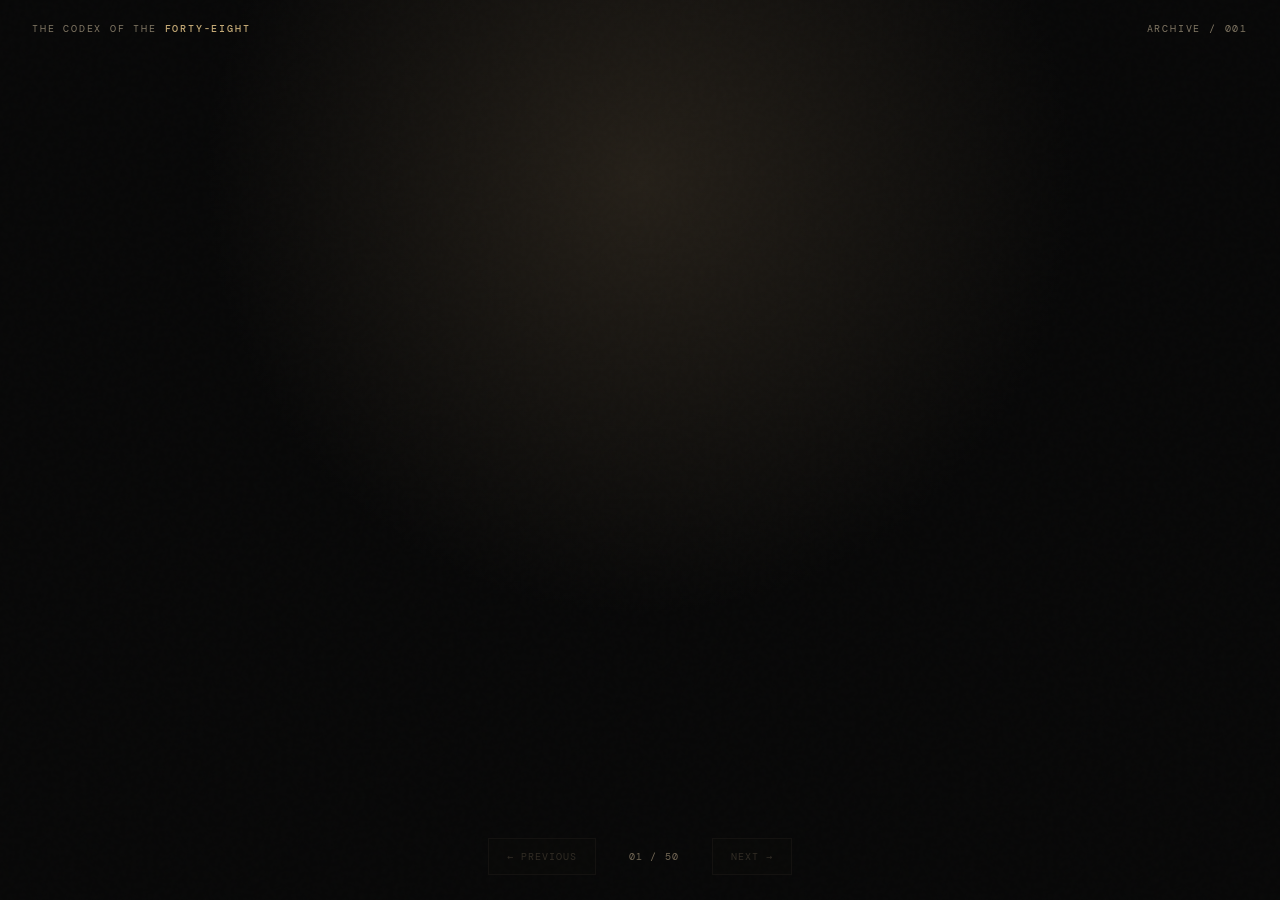
==== data/laws-of-power-sereign.html @ 1a718643 "Create laws-of-power-sereign.html" ====
<!DOCTYPE html>
<html lang="en">
<head>
<meta charset="UTF-8">
<meta name="viewport" content="width=device-width, initial-scale=1.0">
<title>The Codex of the FORTY-EIGHT</title>

<style>
@import url('https://fonts.googleapis.com/css2?family=Cormorant+Garamond:wght@400;500;600;700&family=DM+Mono:wght@400;500&display=swap');

:root {
  --bg: #080808;
  --paper: #e8e0d0;
  --paper-dark: #d4c9b5;
  --ink: #171512;
  --muted: #766f63;
  --accent: #a98b55;
}

* {
  box-sizing: border-box;
}

body {
  margin: 0;
  background:
    radial-gradient(circle at 50% 20%, #252019 0%, transparent 45%),
    #080808;
  color: var(--paper);
  font-family: 'Cormorant Garamond', serif;
  min-height: 100vh;
  overflow: hidden;
}

body::before {
  content: "";
  position: fixed;
  inset: 0;
  pointer-events: none;
  opacity: .04;
  background-image:
    url("data:image/svg+xml,%3Csvg viewBox='0 0 180 180' xmlns='http://www.w3.org/2000/svg'%3E%3Cfilter id='n'%3E%3CfeTurbulence type='fractalNoise' baseFrequency='.9' numOctaves='4' stitchTiles='stitch'/%3E%3C/filter%3E%3Crect width='100%25' height='100%25' filter='url(%23n)' opacity='.4'/%3E%3C/svg%3E");
  z-index: 20;
}

.app {
  min-height: 100vh;
  display: flex;
  flex-direction: column;
  align-items: center;
  justify-content: center;
  padding: 28px;
}

.header {
  position: fixed;
  top: 22px;
  left: 32px;
  right: 32px;
  display: flex;
  justify-content: space-between;
  align-items: center;
  z-index: 100;
  font-family: 'DM Mono', monospace;
  font-size: 10px;
  letter-spacing: .18em;
  text-transform: uppercase;
  color: #817764;
}

.header strong {
  color: #c2a875;
  font-weight: 500;
}

.book-stage {
  perspective: 2200px;
  width: min(92vw, 900px);
  height: min(72vh, 650px);
  position: relative;
}

.book {
  position: relative;
  width: 100%;
  height: 100%;
  transform-style: preserve-3d;
}

.page {
  position: absolute;
  inset: 0;
  background:
    linear-gradient(105deg, rgba(0,0,0,.05), transparent 15%, transparent 85%, rgba(0,0,0,.08)),
    var(--paper);
  color: var(--ink);
  transform-origin: left center;
  transform-style: preserve-3d;
  transition: transform 1s cubic-bezier(.65,.05,.36,1);
  box-shadow:
    0 10px 30px rgba(0,0,0,.3),
    inset 0 0 0 1px rgba(80,60,30,.12);
  overflow: hidden;
  cursor: pointer;
}

.page::after {
  content: "";
  position: absolute;
  inset: 0;
  pointer-events: none;
  background: linear-gradient(90deg, rgba(0,0,0,.09), transparent 12%, transparent 88%, rgba(0,0,0,.04));
}

.page.flipped {
  transform: rotateY(-180deg);
}

.page-content {
  position: relative;
  z-index: 2;
  height: 100%;
  padding: clamp(32px, 5vw, 68px);
  display: flex;
  flex-direction: column;
  overflow: auto;
}

.page-content::-webkit-scrollbar {
  width: 3px;
}

.page-content::-webkit-scrollbar-thumb {
  background: #a49376;
}

.eyebrow {
  font-family: 'DM Mono', monospace;
  font-size: 9px;
  letter-spacing: .2em;
  color: var(--muted);
  text-transform: uppercase;
  margin-bottom: 20px;
}

h1 {
  font-size: clamp(38px, 6vw, 76px);
  line-height: .9;
  font-weight: 500;
  letter-spacing: -.045em;
  margin: 0;
  max-width: 700px;
}

h2 {
  font-size: clamp(28px, 4vw, 48px);
  line-height: .95;
  font-weight: 600;
  letter-spacing: -.035em;
  margin: 0 0 18px;
}

.subtitle {
  font-size: clamp(18px, 2vw, 26px);
  font-style: italic;
  color: #756a58;
  margin: 18px 0 34px;
}

.rule {
  width: 42px;
  height: 2px;
  background: var(--accent);
  margin: 0 0 25px;
}

.section-label {
  font-family: 'DM Mono', monospace;
  font-size: 9px;
  letter-spacing: .16em;
  text-transform: uppercase;
  color: #927b51;
  margin-top: 24px;
  margin-bottom: 8px;
}

p {
  font-size: clamp(15px, 1.65vw, 19px);
  line-height: 1.48;
  margin: 0;
  max-width: 690px;
}

ul {
  padding-left: 20px;
  margin: 4px 0 0;
}

li {
  font-size: clamp(14px, 1.5vw, 17px);
  line-height: 1.45;
  margin-bottom: 7px;
}

.caution {
  margin-top: auto;
  padding-top: 22px;
  border-top: 1px solid rgba(80,60,30,.2);
}

.page-number {
  position: absolute;
  bottom: 24px;
  right: 34px;
  font-family: 'DM Mono', monospace;
  font-size: 9px;
  color: #948873;
  letter-spacing: .1em;
}

.cover {
  background:
    radial-gradient(circle at 70% 25%, rgba(180,145,75,.18), transparent 30%),
    linear-gradient(135deg, #15130f, #292218);
  color: #e7dbc2;
}

.cover .eyebrow {
  color: #ad9463;
}

.cover h1 {
  font-size: clamp(48px, 8vw, 100px);
  text-transform: uppercase;
  letter-spacing: -.06em;
}

.cover .subtitle {
  color: #a99778;
}

.cover .rule {
  background: #a98b55;
}

.cover-mark {
  margin-top: auto;
  font-family: 'DM Mono', monospace;
  font-size: 9px;
  letter-spacing: .2em;
  color: #89734d;
}

.controls {
  position: fixed;
  bottom: 25px;
  display: flex;
  align-items: center;
  gap: 18px;
  z-index: 100;
}

button {
  border: 1px solid #393329;
  background: rgba(18,16,13,.8);
  color: #a99778;
  padding: 11px 18px;
  font-family: 'DM Mono', monospace;
  font-size: 10px;
  letter-spacing: .1em;
  cursor: pointer;
  transition: .2s;
}

button:hover {
  background: #292218;
  color: #e7dbc2;
}

button:disabled {
  opacity: .25;
  cursor: default;
}

.counter {
  font-family: 'DM Mono', monospace;
  font-size: 10px;
  letter-spacing: .12em;
  color: #746957;
  min-width: 80px;
  text-align: center;
}

@media (max-width: 600px) {
  body {
    overflow: hidden;
  }

  .app {
    padding: 15px;
  }

  .header {
    left: 18px;
    right: 18px;
    top: 16px;
    font-size: 8px;
  }

  .book-stage {
    width: 94vw;
    height: 74vh;
  }

  .page-content {
    padding: 30px 25px 42px;
  }

  .page-number {
    bottom: 15px;
    right: 20px;
  }

  .controls {
    bottom: 14px;
    gap: 8px;
  }

  button {
    padding: 9px 11px;
    font-size: 8px;
  }

  p {
    font-size: 15px;
    line-height: 1.42;
  }

  li {
    font-size: 14px;
  }
}
</style>
</head>

<body>

<div class="app">

  <div class="header">
    <span>THE CODEX OF THE <strong>FORTY-EIGHT</strong></span>
    <span id="status">ARCHIVE / 001</span>
  </div>

  <div class="book-stage">
    <div class="book" id="book">

      <!-- PAGES INSERTED HERE -->

    </div>
  </div>

  <div class="controls">
    <button id="prev">← PREVIOUS</button>
    <div class="counter" id="counter">01 / 50</div>
    <button id="next">NEXT →</button>
  </div>

</div>

<script>
const pages = [...document.querySelectorAll('.page')];
let current = 0;

function updateBook() {
  pages.forEach((page, index) => {
    page.classList.toggle('flipped', index < current);
    page.style.zIndex = pages.length - index;
  });

  document.getElementById('counter').textContent =
    String(Math.min(current + 1, 50)).padStart(2, '0') + ' / 50';

  document.getElementById('status').textContent =
    'ARCHIVE / ' + String(Math.min(current + 1, 50)).padStart(3, '0');

  document.getElementById('prev').disabled = current === 0;
  document.getElementById('next').disabled = current >= pages.length;
}

function nextPage() {
  if (current < pages.length) {
    current++;
    updateBook();
  }
}

function prevPage() {
  if (current > 0) {
    current--;
    updateBook();
  }
}

document.getElementById('next').onclick = nextPage;
document.getElementById('prev').onclick = prevPage;

document.addEventListener('keydown', e => {
  if (e.key === 'ArrowRight' || e.key === ' ') nextPage();
  if (e.key === 'ArrowLeft') prevPage();
});

updateBook();
</script>

</body>
</html>
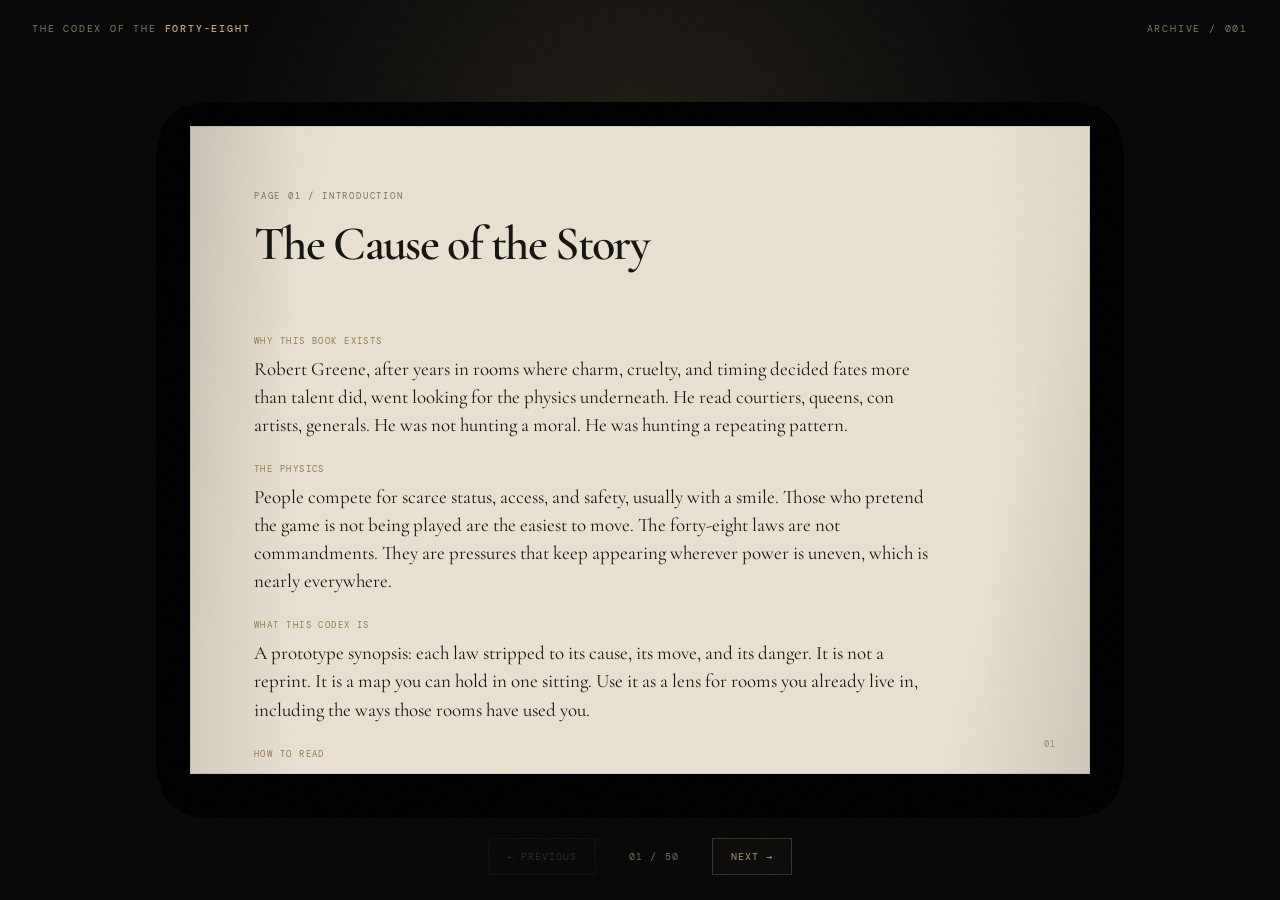
==== commit 33f93778: "Update laws-of-power-sereign.html" ====
--- a/data/laws-of-power-sereign.html
+++ b/data/laws-of-power-sereign.html
@@ -355,7 +355,1451 @@
   <div class="book-stage">
     <div class="book" id="book">
 
-      <!-- PAGES INSERTED HERE -->
+    <!-- PAGE 1: INTRODUCTION -->
+<div class="page">
+  <div class="page-content">
+    <div class="eyebrow">PAGE 01 / INTRODUCTION</div>
+    <h2>The Cause of the Story</h2>
+    <div class="rule"></div>
+
+    <div class="section-label">Why This Book Exists</div>
+    <p>Robert Greene, after years in rooms where charm, cruelty, and timing decided fates more than talent did, went looking for the physics underneath. He read courtiers, queens, con artists, generals. He was not hunting a moral. He was hunting a repeating pattern.</p>
+
+    <div class="section-label">The Physics</div>
+    <p>People compete for scarce status, access, and safety, usually with a smile. Those who pretend the game is not being played are the easiest to move. The forty-eight laws are not commandments. They are pressures that keep appearing wherever power is uneven, which is nearly everywhere.</p>
+
+    <div class="section-label">What This Codex Is</div>
+    <p>A prototype synopsis: each law stripped to its cause, its move, and its danger. It is not a reprint. It is a map you can hold in one sitting. Use it as a lens for rooms you already live in, including the ways those rooms have used you.</p>
+
+    <div class="section-label">How to Read</div>
+    <p>One law per leaf. Ask where you have seen it. Ask where you were the mark. The caution at the foot is not a footnote. Some rooms require the opposite of the law.</p>
+
+    <div class="caution">
+      <div class="section-label">How Not to Read</div>
+      <p>This is not a personality to put on. A person who performs all forty-eight at once is a cartoon of cunning, and cartoons are easy to exile.</p>
+    </div>
+    <div class="page-number">01</div>
+  </div>
+</div>
+
+<!-- PAGE 2: LAW I -->
+<div class="page">
+  <div class="page-content">
+    <div class="eyebrow">LAW I / 48</div>
+    <h2>Never Outshine the Master</h2>
+    <div class="subtitle">Shine, but never past the sun.</div>
+    <div class="rule"></div>
+
+    <div class="section-label">Context</div>
+    <p>Those above you scan for the moment you make them feel smaller. Talent that humiliates a patron is recoded as a threat, and threats are removed with courtesy.</p>
+
+    <div class="section-label">Totality</div>
+    <p>Make the one in power the apparent source of your brilliance. You may be the lamp; they must remain the sun. Credit that costs you nothing buys the right to stay in the room.</p>
+
+    <div class="section-label">In Practice</div>
+    <ul>
+      <li>Be useful enough to be kept, never comparable enough to be feared.</li>
+      <li>Praise that inflates them is cheaper than rivalry.</li>
+      <li>If you must dazzle, do it in their name.</li>
+    </ul>
+
+    <div class="caution">
+      <div class="section-label">Caution</div>
+      <p>A master who hired a star, not a servant, will resent false dimming. Read the vanity before you hide the light.</p>
+    </div>
+    <div class="page-number">02</div>
+  </div>
+</div>
+
+<!-- PAGE 3: LAW II -->
+<div class="page">
+  <div class="page-content">
+    <div class="eyebrow">LAW II / 48</div>
+    <h2>Never Put Too Much Trust in Friends</h2>
+    <div class="subtitle">Learn How to Use Enemies.</div>
+    <div class="rule"></div>
+
+    <div class="section-label">Context</div>
+    <p>Friendship smuggles entitlement. The person who likes you expects latitude; the person who opposed you has already shown you their edge, and often works twice as hard to prove a new loyalty.</p>
+
+    <div class="section-label">Totality</div>
+    <p>Hire for hunger and verified competence, not warmth. Keep affection and operations in different ledgers. A former opponent, properly placed, has more to gain from your success than a comfortable friend.</p>
+
+    <div class="section-label">In Practice</div>
+    <ul>
+      <li>Test loyalty with small stakes before large ones.</li>
+      <li>Do not confuse shared history with shared interest.</li>
+      <li>An enemy made useful is watched by both of you.</li>
+    </ul>
+
+    <div class="caution">
+      <div class="section-label">Caution</div>
+      <p>A reconciled enemy can also be a sleeper. Use them; do not sleep beside the knife.</p>
+    </div>
+    <div class="page-number">03</div>
+  </div>
+</div>
+
+<!-- PAGE 4: LAW III -->
+<div class="page">
+  <div class="page-content">
+    <div class="eyebrow">LAW III / 48</div>
+    <h2>Conceal Your Intentions</h2>
+    <div class="subtitle">Smoke before the strike.</div>
+    <div class="rule"></div>
+
+    <div class="section-label">Context</div>
+    <p>If they can name your aim, they can wall it off. People do not defend against a move they have not yet imagined.</p>
+
+    <div class="section-label">Totality</div>
+    <p>Keep purpose behind ordinary talk, decoy goals, and mixed signals. Reveal the next step, never the campaign. The smile is not decoration. It is fog.</p>
+
+    <div class="section-label">In Practice</div>
+    <ul>
+      <li>Offer a plausible lesser goal so the real one is never interrogated.</li>
+      <li>Let others furnish theories; do not correct them early.</li>
+      <li>Hold the map. Hand out only the next street.</li>
+    </ul>
+
+    <div class="caution">
+      <div class="section-label">Caution</div>
+      <p>When a reputation for candor is itself a weapon, use it. A known saint can hide a blade in daylight.</p>
+    </div>
+    <div class="page-number">04</div>
+  </div>
+</div>
+
+<!-- PAGE 5: LAW IV -->
+<div class="page">
+  <div class="page-content">
+    <div class="eyebrow">LAW IV / 48</div>
+    <h2>Always Say Less Than Necessary</h2>
+    <div class="subtitle">Power is a short sentence.</div>
+    <div class="rule"></div>
+
+    <div class="section-label">Context</div>
+    <p>The more you speak, the more you are known, corrected, and caught. Silence makes other people lean in and supply the meaning you refuse to cheapen.</p>
+
+    <div class="section-label">Totality</div>
+    <p>Words are contracts you did not mean to sign. Say the necessary thing, then stop. Ambiguity, used sparingly, is a throne; over-explanation is a confession.</p>
+
+    <div class="section-label">In Practice</div>
+    <ul>
+      <li>Answer the question asked, not the one you fear.</li>
+      <li>Let pauses do work your adjectives cannot.</li>
+      <li>Once a decision is named, do not narrate your doubts.</li>
+    </ul>
+
+    <div class="caution">
+      <div class="section-label">Caution</div>
+      <p>Silence in a crisis can look like guilt. Then you must speak, once, clearly, and not again.</p>
+    </div>
+    <div class="page-number">05</div>
+  </div>
+</div>
+
+<!-- PAGE 6: LAW V -->
+<div class="page">
+  <div class="page-content">
+    <div class="eyebrow">LAW V / 48</div>
+    <h2>So Much Depends on Reputation</h2>
+    <div class="subtitle">Guard It with Your Life.</div>
+    <div class="rule"></div>
+
+    <div class="section-label">Context</div>
+    <p>Before they meet you, they meet the story of you. A sharp reputation wins arguments you never enter; a stained one makes even your gifts look like tricks.</p>
+
+    <div class="section-label">Totality</div>
+    <p>Build one unmistakable association, rigor, fairness, danger, taste, and police it. Attack slander early and sideways. Never do the work of your enemies by joking about your own worst rumor.</p>
+
+    <div class="section-label">In Practice</div>
+    <ul>
+      <li>Choose the trait you will be known for and repeat it in public.</li>
+      <li>Answer smears with fact and composure, not matching mud.</li>
+      <li>Withdraw from rooms that only exist to cheapen you.</li>
+    </ul>
+
+    <div class="caution">
+      <div class="section-label">Caution</div>
+      <p>A reputation so fierce it cannot bend becomes a trap. Leave a door marked human.</p>
+    </div>
+    <div class="page-number">06</div>
+  </div>
+</div>
+
+<!-- PAGE 7: LAW VI -->
+<div class="page">
+  <div class="page-content">
+    <div class="eyebrow">LAW VI / 48</div>
+    <h2>Court Attention at All Cost</h2>
+    <div class="subtitle">Unseen is unchosen.</div>
+    <div class="rule"></div>
+
+    <div class="section-label">Context</div>
+    <p>Quality hidden in a crowded market is indistinguishable from absence. Attention is the currency that precedes every other kind of power.</p>
+
+    <div class="section-label">Totality</div>
+    <p>Be the figure that cannot be scanned past, by contrast, timing, mystery, or spectacle. Once eyes are on you, you can convert notice into position. Without eyes, you are a rumor that died.</p>
+
+    <div class="section-label">In Practice</div>
+    <ul>
+      <li>Occupy a pole: the most severe, the most elegant, the most unexpected.</li>
+      <li>Create a recognizable signature and never dilute it.</li>
+      <li>Disappear briefly so reappearance feels like an event.</li>
+    </ul>
+
+    <div class="caution">
+      <div class="section-label">Caution</div>
+      <p>Attention without dignity is a carnival. Better a smaller room that respects you than a mob that owns you.</p>
+    </div>
+    <div class="page-number">07</div>
+  </div>
+</div>
+
+<!-- PAGE 8: LAW VII -->
+<div class="page">
+  <div class="page-content">
+    <div class="eyebrow">LAW VII / 48</div>
+    <h2>Get Others to Do the Work for You</h2>
+    <div class="subtitle">But Always Take the Credit.</div>
+    <div class="rule"></div>
+
+    <div class="section-label">Context</div>
+    <p>Time and credit are the real scarce goods. Those who insist on doing everything themselves remain talented servants of their own limits.</p>
+
+    <div class="section-label">Totality</div>
+    <p>Stand at the junction where other people's labor, ideas, and history can be assembled under your name. Cite when citation builds you. Omit when the room only remembers the last speaker.</p>
+
+    <div class="section-label">In Practice</div>
+    <ul>
+      <li>Build a machine of capable people; do not become the machine.</li>
+      <li>Save your hand for the part only you can finish.</li>
+      <li>History is a story with an editor. Be the editor.</li>
+    </ul>
+
+    <div class="caution">
+      <div class="section-label">Caution</div>
+      <p>Chronic theft of credit empties the workshop. People must feel their names live somewhere, or they leave, and talk.</p>
+    </div>
+    <div class="page-number">08</div>
+  </div>
+</div>
+
+<!-- PAGE 9: LAW VIII -->
+<div class="page">
+  <div class="page-content">
+    <div class="eyebrow">LAW VIII / 48</div>
+    <h2>Make Other People Come to You</h2>
+    <div class="subtitle">Use Bait if Necessary.</div>
+    <div class="rule"></div>
+
+    <div class="section-label">Context</div>
+    <p>Whoever sets the meeting, the terms, the terrain, has already spent half the negotiation. Chasing signals hunger. Hunger is priced.</p>
+
+    <div class="section-label">Totality</div>
+    <p>Draw others onto your ground with what they already want. Let them move first, reveal need, and fatigue themselves. Your calm is a cost they cannot match.</p>
+
+    <div class="section-label">In Practice</div>
+    <ul>
+      <li>Bait with opportunity, exclusivity, or a problem only you appear to solve.</li>
+      <li>Refuse the urgent summons unless urgency is yours.</li>
+      <li>Make coming to you feel like their idea.</li>
+    </ul>
+
+    <div class="caution">
+      <div class="section-label">Caution</div>
+      <p>Some prizes only exist on foreign ground. Then go, but go as a guest who already packed an exit.</p>
+    </div>
+    <div class="page-number">09</div>
+  </div>
+</div>
+
+<!-- PAGE 10: LAW IX -->
+<div class="page">
+  <div class="page-content">
+    <div class="eyebrow">LAW IX / 48</div>
+    <h2>Win Through Your Actions</h2>
+    <div class="subtitle">Never Through Argument.</div>
+    <div class="rule"></div>
+
+    <div class="section-label">Context</div>
+    <p>Winning an argument often loses the person. People do not abandon a belief because you cornered them; they abandon it when reality makes holding it expensive.</p>
+
+    <div class="section-label">Totality</div>
+    <p>Show the thing. Build the result. Let outcomes do the humiliating work that speeches cannot. A quiet proof outlives a brilliant rebuttal.</p>
+
+    <div class="section-label">In Practice</div>
+    <ul>
+      <li>Replace "you're wrong" with a fact they can touch.</li>
+      <li>Give opponents a way to change their mind without losing face.</li>
+      <li>If you must argue, argue for a decision, then stop talking.</li>
+    </ul>
+
+    <div class="caution">
+      <div class="section-label">Caution</div>
+      <p>In law, science, and some courts, argument is the action. Then speak as a craftsman, not a combatant.</p>
+    </div>
+    <div class="page-number">10</div>
+  </div>
+</div>
+
+<!-- PAGE 11: LAW X -->
+<div class="page">
+  <div class="page-content">
+    <div class="eyebrow">LAW X / 48</div>
+    <h2>Infection: Avoid the Unhappy and Unlucky</h2>
+    <div class="subtitle">Mood is a contagion. So is ruin.</div>
+    <div class="rule"></div>
+
+    <div class="section-label">Context</div>
+    <p>Some people carry a weather that soaks every room they enter, grievance, chaos, the talent for turning help into a sequel of their disaster.</p>
+
+    <div class="section-label">Totality</div>
+    <p>Compassion is not a strategy for your inner circle. Choose associates whose patterns point up. Misery that cannot be solved will use your life as fuel and call it friendship.</p>
+
+    <div class="section-label">In Practice</div>
+    <ul>
+      <li>Watch what happens to people who stand near them for a year.</li>
+      <li>Help once, at arm's length, without becoming the institution of their rescue.</li>
+      <li>Guard your mornings, your partners, and your luck as if they were capital.</li>
+    </ul>
+
+    <div class="caution">
+      <div class="section-label">Caution</div>
+      <p>Do not confuse a person in a hard season with a person who is a hard season. The first deserves aid; the second, distance.</p>
+    </div>
+    <div class="page-number">11</div>
+  </div>
+</div>
+
+<!-- PAGE 12: LAW XI -->
+<div class="page">
+  <div class="page-content">
+    <div class="eyebrow">LAW XI / 48</div>
+    <h2>Learn to Keep People Dependent on You</h2>
+    <div class="subtitle">Needed is safer than loved.</div>
+    <div class="rule"></div>
+
+    <div class="section-label">Context</div>
+    <p>Affection is optional; dependence is structural. The moment you are easily replaced, your terms collapse to whatever the market will bear.</p>
+
+    <div class="section-label">Totality</div>
+    <p>Become the bottleneck they do not want to reopen: the judgment, the relationship, the craft, the memory of how it actually works. Freedom to leave is their power. Your power is to make leaving expensive.</p>
+
+    <div class="section-label">In Practice</div>
+    <ul>
+      <li>Own a skill or a channel no deputy fully holds.</li>
+      <li>Teach outcomes, not the whole method.</li>
+      <li>Renew your necessity faster than they can clone you.</li>
+    </ul>
+
+    <div class="caution">
+      <div class="section-label">Caution</div>
+      <p>A court that cannot function without you will also dream of killing the bottleneck. Train a successor you still outrank.</p>
+    </div>
+    <div class="page-number">12</div>
+  </div>
+</div>
+
+<!-- PAGE 13: LAW XII -->
+<div class="page">
+  <div class="page-content">
+    <div class="eyebrow">LAW XII / 48</div>
+    <h2>Use Selective Honesty and Generosity</h2>
+    <div class="subtitle">To Disarm Your Victim.</div>
+    <div class="rule"></div>
+
+    <div class="section-label">Context</div>
+    <p>People stop inspecting the hand that has already given them something real. A single act of candor is often enough to purchase a season of trust.</p>
+
+    <div class="section-label">Totality</div>
+    <p>Honesty is most powerful when it is rare, timely, and slightly costly to you. Generosity should feel uncalculated. Then the later request, the later silence, the later strike, arrives inside an open gate.</p>
+
+    <div class="section-label">In Practice</div>
+    <ul>
+      <li>Lead with a concession you can afford.</li>
+      <li>Tell a truth that surprises them before you need anything.</li>
+      <li>Never make the gift look like bait in the same hour.</li>
+    </ul>
+
+    <div class="caution">
+      <div class="section-label">Caution</div>
+      <p>If the pattern of gifts always precedes a taking, even the slow will learn. Vary the rhythm.</p>
+    </div>
+    <div class="page-number">13</div>
+  </div>
+</div>
+
+<!-- PAGE 14: LAW XIII -->
+<div class="page">
+  <div class="page-content">
+    <div class="eyebrow">LAW XIII / 48</div>
+    <h2>When Asking for Help</h2>
+    <div class="subtitle">Appeal to Self-Interest, Never to Mercy.</div>
+    <div class="rule"></div>
+
+    <div class="section-label">Context</div>
+    <p>Gratitude is a feeling. Self-interest is an engine. Those who helped you yesterday have already spent that story on themselves.</p>
+
+    <div class="section-label">Totality</div>
+    <p>Frame the ask as a path to what they want, status, safety, profit, ease, a problem lifted off their desk. Mercy is a last language, and it marks you as someone who pays in weakness.</p>
+
+    <div class="section-label">In Practice</div>
+    <ul>
+      <li>Study their current appetite before you speak.</li>
+      <li>Make the yes easy, visible, and flattering.</li>
+      <li>Leave them a way to look generous while getting paid.</li>
+    </ul>
+
+    <div class="caution">
+      <div class="section-label">Caution</div>
+      <p>A few people are truly moved by loyalty and old debts. If you have one, do not insult them by talking only of advantage.</p>
+    </div>
+    <div class="page-number">14</div>
+  </div>
+</div>
+
+<!-- PAGE 15: LAW XIV -->
+<div class="page">
+  <div class="page-content">
+    <div class="eyebrow">LAW XIV / 48</div>
+    <h2>Pose as a Friend, Work as a Spy</h2>
+    <div class="subtitle">Information is the quietest wealth.</div>
+    <div class="rule"></div>
+
+    <div class="section-label">Context</div>
+    <p>What people want, fear, and hide will decide more negotiations than your charts. They hand this over in comfort, not in interrogation.</p>
+
+    <div class="section-label">Totality</div>
+    <p>Be easy to talk to. Remember names, tastes, grievances. Ask questions that feel like interest. File everything. The friendly listener is invited where the obvious scout is barred.</p>
+
+    <div class="section-label">In Practice</div>
+    <ul>
+      <li>Prefer long listening to clever speaking.</li>
+      <li>Confirm rumors with a second source before you act.</li>
+      <li>Never reveal how much you already know.</li>
+    </ul>
+
+    <div class="caution">
+      <div class="section-label">Caution</div>
+      <p>A discovered spy is worse than an open rival. If the culture is one of candor, matching it may yield more than theater.</p>
+    </div>
+    <div class="page-number">15</div>
+  </div>
+</div>
+
+<!-- PAGE 16: LAW XV -->
+<div class="page">
+  <div class="page-content">
+    <div class="eyebrow">LAW XV / 48</div>
+    <h2>Crush Your Enemy Totally</h2>
+    <div class="subtitle">A wounded rival is a future war.</div>
+    <div class="rule"></div>
+
+    <div class="section-label">Context</div>
+    <p>Mercy that leaves the opponent's capacity intact is often only a delay. People do not forget the hand that beat them; they wait for a softer hour.</p>
+
+    <div class="section-label">Totality</div>
+    <p>If the conflict is real, not a mood, a market, a throne, finish the structure that lets them return: the funding, the faction, the story of their legitimacy. Half-victories become legends of resistance.</p>
+
+    <div class="section-label">In Practice</div>
+    <ul>
+      <li>Define what "finished" means before you start.</li>
+      <li>Remove the means, not merely the mood.</li>
+      <li>Do not narrate cruelty; narrate closure.</li>
+    </ul>
+
+    <div class="caution">
+      <div class="section-label">Caution</div>
+      <p>Total war in a small room makes everyone else your enemy. Most disputes want a settlement, not a salt field.</p>
+    </div>
+    <div class="page-number">16</div>
+  </div>
+</div>
+
+<!-- PAGE 17: LAW XVI -->
+<div class="page">
+  <div class="page-content">
+    <div class="eyebrow">LAW XVI / 48</div>
+    <h2>Use Absence to Increase Respect</h2>
+    <div class="subtitle">Too present, too ordinary.</div>
+    <div class="rule"></div>
+
+    <div class="section-label">Context</div>
+    <p>Familiarity is a slow insult. The always-available person is priced like a utility. The one who disappears is imagined, which is usually an upgrade.</p>
+
+    <div class="section-label">Totality</div>
+    <p>Withdraw at the peak of presence. Let scarcity re-gild you. Return with a new edge so absence reads as growth, not sulk. Love, authority, and mystique all thin when they never leave the table.</p>
+
+    <div class="section-label">In Practice</div>
+    <ul>
+      <li>Leave while they still want one more thing.</li>
+      <li>Do not explain the withdrawal in real time.</li>
+      <li>Reappear with a result, not an apology.</li>
+    </ul>
+
+    <div class="caution">
+      <div class="section-label">Caution</div>
+      <p>Absence at the beginning of power is invisibility. First become necessary; then become scarce.</p>
+    </div>
+    <div class="page-number">17</div>
+  </div>
+</div>
+
+<!-- PAGE 18: LAW XVII -->
+<div class="page">
+  <div class="page-content">
+    <div class="eyebrow">LAW XVII / 48</div>
+    <h2>Keep Others in Suspended Terror</h2>
+    <div class="subtitle">Cultivate an Air of Unpredictability.</div>
+    <div class="rule"></div>
+
+    <div class="section-label">Context</div>
+    <p>People relax around routine, then they manage you. Unpredictability, used as climate, not tantrum, keeps initiative in your hands.</p>
+
+    <div class="section-label">Totality</div>
+    <p>Be consistent in standards, irregular in timing and method. Occasional sharp departures force others to watch you instead of scripting you. Anxiety in them is attention you did not have to request.</p>
+
+    <div class="section-label">In Practice</div>
+    <ul>
+      <li>Break one expected move when the room has grown lazy.</li>
+      <li>Never be random about ethics; be surprising about tactics.</li>
+      <li>Pair unpredictability with an inner plan they cannot see.</li>
+    </ul>
+
+    <div class="caution">
+      <div class="section-label">Caution</div>
+      <p>Chaos as a personality is not power; it is a leak. Allies must still be able to build beside you.</p>
+    </div>
+    <div class="page-number">18</div>
+  </div>
+</div>
+
+<!-- PAGE 19: LAW XVIII -->
+<div class="page">
+  <div class="page-content">
+    <div class="eyebrow">LAW XVIII / 48</div>
+    <h2>Do Not Build Fortresses to Protect Yourself</h2>
+    <div class="subtitle">Isolation Is Dangerous.</div>
+    <div class="rule"></div>
+
+    <div class="section-label">Context</div>
+    <p>The isolated ruler is the last to hear the plot. Safety that costs you information and allies is a more elegant way to lose.</p>
+
+    <div class="section-label">Totality</div>
+    <p>Stay in circulation. Mix with the ranks that carry rumor, talent, and warning. Power needs a nervous system, not a bunker. The court you refuse to walk will invent a version of you that is easier to topple.</p>
+
+    <div class="section-label">In Practice</div>
+    <ul>
+      <li>Keep one channel into every circle that can hurt you.</li>
+      <li>Be seen in ordinary motion, not only in ceremony.</li>
+      <li>Trust a few scouts more than a thick door.</li>
+    </ul>
+
+    <div class="caution">
+      <div class="section-label">Caution</div>
+      <p>Some hours do require a closed door, grief, recovery, deep work. Retreat is a season, not a citizenship.</p>
+    </div>
+    <div class="page-number">19</div>
+  </div>
+</div>
+
+<!-- PAGE 20: LAW XIX -->
+<div class="page">
+  <div class="page-content">
+    <div class="eyebrow">LAW XIX / 48</div>
+    <h2>Know Who You're Dealing With</h2>
+    <div class="subtitle">Do Not Offend the Wrong Person.</div>
+    <div class="rule"></div>
+
+    <div class="section-label">Context</div>
+    <p>A joke that bonds with one person is a blood insult to another. The proud, the petty, the quietly vengeful, and the truly dangerous require different distances.</p>
+
+    <div class="section-label">Totality</div>
+    <p>Study the type before the tactic. Some people swallow slights; some collect them for years; some strike at once. Offense is cheap. Misreading the animal is expensive.</p>
+
+    <div class="section-label">In Practice</div>
+    <ul>
+      <li>Watch how they handle a small loss.</li>
+      <li>Learn who they never forgive, that is their religion.</li>
+      <li>Do not test a person whose memory is longer than your stay.</li>
+    </ul>
+
+    <div class="caution">
+      <div class="section-label">Caution</div>
+      <p>Paranoia that treats everyone as a coiled snake will isolate you. Types exist; so does ordinary goodwill.</p>
+    </div>
+    <div class="page-number">20</div>
+  </div>
+</div>
+
+<!-- PAGE 21: LAW XX -->
+<div class="page">
+  <div class="page-content">
+    <div class="eyebrow">LAW XX / 48</div>
+    <h2>Do Not Commit to Anyone</h2>
+    <div class="subtitle">The uncaught player still has every chair.</div>
+    <div class="rule"></div>
+
+    <div class="section-label">Context</div>
+    <p>The moment you are owned by a faction, a lover of convenience, a patron, or a public stance, your options collapse to their war.</p>
+
+    <div class="section-label">Totality</div>
+    <p>Keep your name slightly unsold. Support without marrying the cause. Let others compete for your backing. Independence is not coldness; it is the ability to leave when the room turns stupid.</p>
+
+    <div class="section-label">In Practice</div>
+    <ul>
+      <li>Give help that can be withdrawn.</li>
+      <li>Avoid vows made to calm someone else's anxiety.</li>
+      <li>Be valued as a hinge, not as furniture.</li>
+    </ul>
+
+    <div class="caution">
+      <div class="section-label">Caution</div>
+      <p>A life with no commitments is a life with no depth and no allies in the fire. Bind yourself, rarely, to people and crafts, not to cliques.</p>
+    </div>
+    <div class="page-number">21</div>
+  </div>
+</div>
+
+<!-- PAGE 22: LAW XXI -->
+<div class="page">
+  <div class="page-content">
+    <div class="eyebrow">LAW XXI / 48</div>
+    <h2>Play a Sucker to Catch a Sucker</h2>
+    <div class="subtitle">Seem Dumber Than Your Mark.</div>
+    <div class="rule"></div>
+
+    <div class="section-label">Context</div>
+    <p>Intelligence that announces itself recruits resistance. People help, teach, and confess to those they believe they outclass.</p>
+
+    <div class="section-label">Totality</div>
+    <p>Let them enjoy feeling quicker. Ask the naive question. Miss the obvious on purpose. While they perform superiority, they stop guarding the real pieces. Pride is the anesthetic of the clever.</p>
+
+    <div class="section-label">In Practice</div>
+    <ul>
+      <li>Hide the edge until the decision is already made.</li>
+      <li>Praise their insight just before you use it.</li>
+      <li>Never correct a small error that keeps you invisible.</li>
+    </ul>
+
+    <div class="caution">
+      <div class="section-label">Caution</div>
+      <p>Played too long, the mask becomes your reputation. In rooms that only promote the obviously sharp, dimming yourself is self-erasure.</p>
+    </div>
+    <div class="page-number">22</div>
+  </div>
+</div>
+
+<!-- PAGE 23: LAW XXII -->
+<div class="page">
+  <div class="page-content">
+    <div class="eyebrow">LAW XXII / 48</div>
+    <h2>Use the Surrender Tactic</h2>
+    <div class="subtitle">Transform Weakness into Power.</div>
+    <div class="rule"></div>
+
+    <div class="section-label">Context</div>
+    <p>Pride that refuses a lost battle spends the army you need for the next one. Surrender can be a cloak, a delay, a way to let the victor overextend.</p>
+
+    <div class="section-label">Totality</div>
+    <p>When the field is impossible, bow, survive, study. The conqueror who believes you finished will grow sloppy. Time, gathered under a lowered head, is still time.</p>
+
+    <div class="section-label">In Practice</div>
+    <ul>
+      <li>Concede the symbol; protect the capacity.</li>
+      <li>Do not surrender your inner aim, only the scene.</li>
+      <li>Use the pause to rearrange allies, not to brood.</li>
+    </ul>
+
+    <div class="caution">
+      <div class="section-label">Caution</div>
+      <p>Habitual surrender trains others to take. There is a moment when yielding becomes your name. Then stand.</p>
+    </div>
+    <div class="page-number">23</div>
+  </div>
+</div>
+
+<!-- PAGE 24: LAW XXIII -->
+<div class="page">
+  <div class="page-content">
+    <div class="eyebrow">LAW XXIII / 48</div>
+    <h2>Concentrate Your Forces</h2>
+    <div class="subtitle">Intensity beats scatter.</div>
+    <div class="rule"></div>
+
+    <div class="section-label">Context</div>
+    <p>Spread thin, even genius looks average. Power accumulates where attention, money, and will hit the same point long enough to break it.</p>
+
+    <div class="section-label">Totality</div>
+    <p>Pick the decisive front. Pour. Decline the flattering side quests that would make you a tourist in your own life. A narrow, deep position outlasts a wide, shallow kingdom.</p>
+
+    <div class="section-label">In Practice</div>
+    <ul>
+      <li>Name the one domain where winning changes everything else.</li>
+      <li>Cut audiences, products, and grudges that dilute the hit.</li>
+      <li>Reassemble after victory, do not stay a specialist by accident.</li>
+    </ul>
+
+    <div class="caution">
+      <div class="section-label">Caution</div>
+      <p>Over-concentration is fragility. A single patron, crop, or skill is a throne on a trapdoor. Keep a silent reserve.</p>
+    </div>
+    <div class="page-number">24</div>
+  </div>
+</div>
+
+<!-- PAGE 25: LAW XXIV -->
+<div class="page">
+  <div class="page-content">
+    <div class="eyebrow">LAW XXIV / 48</div>
+    <h2>Play the Perfect Courtier</h2>
+    <div class="subtitle">Grace is a weapon that does not look armed.</div>
+    <div class="rule"></div>
+
+    <div class="section-label">Context</div>
+    <p>Every institution is a court: tastes, hierarchies, unspoken rules, a sun around whom others orbit. The clumsy honest person dies of etiquette, not of incompetence.</p>
+
+    <div class="section-label">Totality</div>
+    <p>Master the local manners so thoroughly they become air. Flatter without oil, yield without vanishing, amuse without becoming the jester. The perfect courtier is never quite catchable, and always near the decision.</p>
+
+    <div class="section-label">In Practice</div>
+    <ul>
+      <li>Learn what this court pretends not to care about, that is what it worships.</li>
+      <li>Make others feel more themselves in your presence.</li>
+      <li>Never outshine the host in their own house.</li>
+    </ul>
+
+    <div class="caution">
+      <div class="section-label">Caution</div>
+      <p>A courtier with no inner spine is furniture. Wear the manners; do not sell the marrow.</p>
+    </div>
+    <div class="page-number">25</div>
+  </div>
+</div>
+
+<!-- PAGE 26: LAW XXV -->
+<div class="page">
+  <div class="page-content">
+    <div class="eyebrow">LAW XXV / 48</div>
+    <h2>Recreate Yourself</h2>
+    <div class="subtitle">Do not inherit a self. Cast one.</div>
+    <div class="rule"></div>
+
+    <div class="section-label">Context</div>
+    <p>The world will typecast you for its convenience: the helpful one, the angry one, last year's success. A borrowed identity is a cage with good reviews.</p>
+
+    <div class="section-label">Totality</div>
+    <p>Author the figure they encounter. Choose the traits, the timing of reveals, the costume of the next chapter. Self-invention is not lying; it is refusing to let other people finish your portrait.</p>
+
+    <div class="section-label">In Practice</div>
+    <ul>
+      <li>Kill public habits that belong to a smaller story.</li>
+      <li>Mark each era with a clean, visible change.</li>
+      <li>Rehearse the new role in small rooms before the stage.</li>
+    </ul>
+
+    <div class="caution">
+      <div class="section-label">Caution</div>
+      <p>Reinvention that happens every season reads as panic. Change must feel like a play in acts, not a glitch.</p>
+    </div>
+    <div class="page-number">26</div>
+  </div>
+</div>
+
+<!-- PAGE 27: LAW XXVI -->
+<div class="page">
+  <div class="page-content">
+    <div class="eyebrow">LAW XXVI / 48</div>
+    <h2>Keep Your Hands Clean</h2>
+    <div class="subtitle">The throne cannot smell of the work.</div>
+    <div class="rule"></div>
+
+    <div class="section-label">Context</div>
+    <p>Dirty work is necessary and radioactive. Whoever is seen doing it inherits the stain, even if the room wanted it done.</p>
+
+    <div class="section-label">Totality</div>
+    <p>Use distance, deputies, structures, and timing so that necessary harshness does not wear your face. Appear as the reconciler, the standard, the one who had no choice but to accept the outcome.</p>
+
+    <div class="section-label">In Practice</div>
+    <ul>
+      <li>Put execution in a system, not in a tantrum.</li>
+      <li>Let a rival's own rules close on them.</li>
+      <li>Be the person who discovers the problem, not the one who obviously caused it.</li>
+    </ul>
+
+    <div class="caution">
+      <div class="section-label">Caution</div>
+      <p>A leader who never takes a hard public hit looks like a coward. Some stains you must own, or no one believes you lead.</p>
+    </div>
+    <div class="page-number">27</div>
+  </div>
+</div>
+
+<!-- PAGE 28: LAW XXVII -->
+<div class="page">
+  <div class="page-content">
+    <div class="eyebrow">LAW XXVII / 48</div>
+    <h2>Play on People's Need to Believe</h2>
+    <div class="subtitle">Create a Cultlike Following.</div>
+    <div class="rule"></div>
+
+    <div class="section-label">Context</div>
+    <p>People are hungry for a story that makes their suffering useful and their future luminous. Whoever feeds that hunger can organize labor, money, and love.</p>
+
+    <div class="section-label">Totality</div>
+    <p>Offer a vision, a language, a circle of the elect. Mix hope with a little theater. Keep the promise just ahead of verification. A following is not an audience; it is a people who have lent you their need.</p>
+
+    <div class="section-label">In Practice</div>
+    <ul>
+      <li>Speak to the wound, then to the destiny.</li>
+      <li>Give rituals, not only reasons.</li>
+      <li>Keep a little mystery so they can complete you themselves.</li>
+    </ul>
+
+    <div class="caution">
+      <div class="section-label">Caution</div>
+      <p>This law sits on a cliff. Used to harvest the lost, it is predation. If you build a following, you owe it a reality that does not collapse.</p>
+    </div>
+    <div class="page-number">28</div>
+  </div>
+</div>
+
+<!-- PAGE 29: LAW XXVIII -->
+<div class="page">
+  <div class="page-content">
+    <div class="eyebrow">LAW XXVIII / 48</div>
+    <h2>Enter Action with Boldness</h2>
+    <div class="subtitle">Hesitation is a costume of guilt.</div>
+    <div class="rule"></div>
+
+    <div class="section-label">Context</div>
+    <p>Timid moves advertise doubt. The room reads doubt as a request to be stopped. Boldness, even slightly misplaced, often rearranges the facts in your favor.</p>
+
+    <div class="section-label">Totality</div>
+    <p>Once the line is chosen, cross it as if the ending were already decided. Errors made at full stride can be restyled as style. Errors made while hovering become your character.</p>
+
+    <div class="section-label">In Practice</div>
+    <ul>
+      <li>Compress the time between decision and first visible act.</li>
+      <li>Speak in finished sentences.</li>
+      <li>If you bluff, bluff as a complete object, then make it true.</li>
+    </ul>
+
+    <div class="caution">
+      <div class="section-label">Caution</div>
+      <p>Boldness without reconnaissance is a donation to your enemies. Reckless and bold are neighbors. Learn the border.</p>
+    </div>
+    <div class="page-number">29</div>
+  </div>
+</div>
+
+<!-- PAGE 30: LAW XXIX -->
+<div class="page">
+  <div class="page-content">
+    <div class="eyebrow">LAW XXIX / 48</div>
+    <h2>Plan All the Way to the End</h2>
+    <div class="subtitle">The last move is the only one history keeps.</div>
+    <div class="rule"></div>
+
+    <div class="section-label">Context</div>
+    <p>Most plans are opening moves dressed as strategy. People start wars, companies, and love affairs with no picture of the exit, the second year, or the enemy's third response.</p>
+
+    <div class="section-label">Totality</div>
+    <p>Walk the whole path in your mind before you spend a life on the first step. Include their counter, your fatigue, the cost of winning, the day after victory. If the ending is ugly, the beginning is already a mistake.</p>
+
+    <div class="section-label">In Practice</div>
+    <ul>
+      <li>Define the end-state in concrete nouns, not moods.</li>
+      <li>Ask "and then?" three times more than feels polite.</li>
+      <li>Build the off-ramp as carefully as the launch.</li>
+    </ul>
+
+    <div class="caution">
+      <div class="section-label">Caution</div>
+      <p>Over-planning can be a way not to start. A living plan is a spine, not a script you refuse to revise.</p>
+    </div>
+    <div class="page-number">30</div>
+  </div>
+</div>
+
+<!-- PAGE 31: LAW XXX -->
+<div class="page">
+  <div class="page-content">
+    <div class="eyebrow">LAW XXX / 48</div>
+    <h2>Make Your Accomplishments Seem Effortless</h2>
+    <div class="subtitle">Sweat in private. Arrive as weather.</div>
+    <div class="rule"></div>
+
+    <div class="section-label">Context</div>
+    <p>People worship ease because it looks like fate. The labor you narrate becomes a request for applause, and a map of your limits.</p>
+
+    <div class="section-label">Totality</div>
+    <p>Hide the drafts, the tutors, the hours. Present the finished motion as if it cost you the weight of a gesture. Mystery around effort makes talent look like nature, and nature is harder to compete with.</p>
+
+    <div class="section-label">In Practice</div>
+    <ul>
+      <li>Never live-tweet the struggle of the work that must seem like grace.</li>
+      <li>Practice until the public version has no visible joints.</li>
+      <li>If asked how, answer with taste, not with a timesheet.</li>
+    </ul>
+
+    <div class="caution">
+      <div class="section-label">Caution</div>
+      <p>A culture that only rewards effort-theater will punish your silence. Then show a little of the work, as craft, not as plea.</p>
+    </div>
+    <div class="page-number">31</div>
+  </div>
+</div>
+
+<!-- PAGE 32: LAW XXXI -->
+<div class="page">
+  <div class="page-content">
+    <div class="eyebrow">LAW XXXI / 48</div>
+    <h2>Control the Options</h2>
+    <div class="subtitle">Get Others to Play with the Cards You Deal.</div>
+    <div class="rule"></div>
+
+    <div class="section-label">Context</div>
+    <p>People defend their freedom of choice more fiercely than the content of the choice. If you author the menu, you can afford to let them pick.</p>
+
+    <div class="section-label">Totality</div>
+    <p>Offer alternatives that all lead toward your end. Make the path you do not want look costly, vulgar, or extreme. Their yes will feel like autonomy. That feeling is the lubricant.</p>
+
+    <div class="section-label">In Practice</div>
+    <ul>
+      <li>Always present at least two doors, both built by you.</li>
+      <li>Name the rejected option so they feel they have chosen.</li>
+      <li>Shrink the time to pick when delay would invent a third door.</li>
+    </ul>
+
+    <div class="caution">
+      <div class="section-label">Caution</div>
+      <p>A trapped person who notices the trap will burn the menu. Leave one genuine, small freedom so the rest can stand.</p>
+    </div>
+    <div class="page-number">32</div>
+  </div>
+</div>
+
+<!-- PAGE 33: LAW XXXII -->
+<div class="page">
+  <div class="page-content">
+    <div class="eyebrow">LAW XXXII / 48</div>
+    <h2>Play to People's Fantasies</h2>
+    <div class="subtitle">They will pay more for the dream than for the fact.</div>
+    <div class="rule"></div>
+
+    <div class="section-label">Context</div>
+    <p>Reality is heavy. Fantasy is a lift. Crowds, clients, and lovers often hire the story that lets them escape a truth they already know.</p>
+
+    <div class="section-label">Totality</div>
+    <p>Sell the transformation, the belonging, the restored golden age, not the spreadsheet. Wrap hard goods in a myth they are proud to repeat. Facts can follow; they rarely lead the heart.</p>
+
+    <div class="section-label">In Practice</div>
+    <ul>
+      <li>Find the private film they are already running.</li>
+      <li>Never puncture a fantasy you still need them to hold.</li>
+      <li>Keep a private ledger of what is actually true.</li>
+    </ul>
+
+    <div class="caution">
+      <div class="section-label">Caution</div>
+      <p>A fantasy that collides with daylight will take you with it. Do not stand inside a lie you cannot survive the end of.</p>
+    </div>
+    <div class="page-number">33</div>
+  </div>
+</div>
+
+<!-- PAGE 34: LAW XXXIII -->
+<div class="page">
+  <div class="page-content">
+    <div class="eyebrow">LAW XXXIII / 48</div>
+    <h2>Discover Each Man's Thumbscrew</h2>
+    <div class="subtitle">Everyone has a hidden hinge.</div>
+    <div class="rule"></div>
+
+    <div class="section-label">Context</div>
+    <p>The lever is rarely the official one, not title, not money in the abstract, but vanity, fear of a certain shame, a childhood hunger, a secret pleasure.</p>
+
+    <div class="section-label">Totality</div>
+    <p>Watch what they cannot joke about, what they over-explain, whom they mention too often. That is the screw. Pressure applied there moves more than a year of ordinary persuasion.</p>
+
+    <div class="section-label">In Practice</div>
+    <ul>
+      <li>Notice the compliment they fish for.</li>
+      <li>Notice the insult they never recover from.</li>
+      <li>Hold the knowledge quietly; display it only if you must.</li>
+    </ul>
+
+    <div class="caution">
+      <div class="section-label">Caution</div>
+      <p>Cruel use of a thumbscrew makes a devoted enemy. Knowledge of a wound is a responsibility if you still want to be a person.</p>
+    </div>
+    <div class="page-number">34</div>
+  </div>
+</div>
+
+<!-- PAGE 35: LAW XXXIV -->
+<div class="page">
+  <div class="page-content">
+    <div class="eyebrow">LAW XXXIV / 48</div>
+    <h2>Be Royal in Your Own Fashion</h2>
+    <div class="subtitle">Act Like a King to Be Treated Like One.</div>
+    <div class="rule"></div>
+
+    <div class="section-label">Context</div>
+    <p>Those who apologize for existing are discounted. Dignity, distance, and the quiet assumption of worth train others how to handle you.</p>
+
+    <div class="section-label">Totality</div>
+    <p>Carry yourself as if your time, taste, and terms were already established. Do not beg for the chair; sit in a way that makes the chair appear. Royalty here is not cruelty, it is an inner rank others find easier to match than to argue with.</p>
+
+    <div class="section-label">In Practice</div>
+    <ul>
+      <li>Set terms early, in a calm voice.</li>
+      <li>Dress, speak, and pause as the role you are taking, not the one you fear you are.</li>
+      <li>Refuse small humiliations; they are auditions for larger ones.</li>
+    </ul>
+
+    <div class="caution">
+      <div class="section-label">Caution</div>
+      <p>Borrowed grandeur without substance is comedy. The manner must be backed by work, or the crown slips in the first hard room.</p>
+    </div>
+    <div class="page-number">35</div>
+  </div>
+</div>
+
+<!-- PAGE 36: LAW XXXV -->
+<div class="page">
+  <div class="page-content">
+    <div class="eyebrow">LAW XXXV / 48</div>
+    <h2>Master the Art of Timing</h2>
+    <div class="subtitle">The same move, an hour off, is a different move.</div>
+    <div class="rule"></div>
+
+    <div class="section-label">Context</div>
+    <p>Haste looks like fear. Delay can look like wisdom or like death. Power is less about the idea than about the hour the idea becomes inevitable.</p>
+
+    <div class="section-label">Totality</div>
+    <p>Wait until the fruit is heavy, the rival tired, the room hungry for what you already prepared. Then be sudden. Timing is patience with a blade in it.</p>
+
+    <div class="section-label">In Practice</div>
+    <ul>
+      <li>Learn the seasons of your particular court.</li>
+      <li>Do not spend a revelation on an audience that is not yet assembled.</li>
+      <li>When the window opens, do not hold a meeting about the window.</li>
+    </ul>
+
+    <div class="caution">
+      <div class="section-label">Caution</div>
+      <p>Eternal waiting is a personality disorder dressed as strategy. Deadlines exist in the world even when you refuse them.</p>
+    </div>
+    <div class="page-number">36</div>
+  </div>
+</div>
+
+<!-- PAGE 37: LAW XXXVI -->
+<div class="page">
+  <div class="page-content">
+    <div class="eyebrow">LAW XXXVI / 48</div>
+    <h2>Disdain Things You Cannot Have</h2>
+    <div class="subtitle">Ignoring Them Is the Best Revenge.</div>
+    <div class="rule"></div>
+
+    <div class="section-label">Context</div>
+    <p>What you chase, you crown. The ignored prize often shrinks; the pursued one inflates and humiliates you in front of witnesses.</p>
+
+    <div class="section-label">Totality</div>
+    <p>If it is closed to you, starve it of your gaze. Contempt, or better, genuine indifference, returns you to your own board. Desire advertised is a map of where to wound you.</p>
+
+    <div class="section-label">In Practice</div>
+    <ul>
+      <li>Change the subject in your life, not only in your mouth.</li>
+      <li>Pour the energy into a prize that can actually be taken.</li>
+      <li>If you must want it, want it in a locked room.</li>
+    </ul>
+
+    <div class="caution">
+      <div class="section-label">Caution</div>
+      <p>Some things are worth a visible fight, a child, a life's work, a stolen name. Disdain is for the unobtainable, not for the merely difficult.</p>
+    </div>
+    <div class="page-number">37</div>
+  </div>
+</div>
+
+<!-- PAGE 38: LAW XXXVII -->
+<div class="page">
+  <div class="page-content">
+    <div class="eyebrow">LAW XXXVII / 48</div>
+    <h2>Create Compelling Spectacles</h2>
+    <div class="subtitle">Images enter faster than arguments.</div>
+    <div class="rule"></div>
+
+    <div class="section-label">Context</div>
+    <p>Most people think in scenes. A ritual, a symbol, a striking tableau will organize loyalty that a white paper cannot.</p>
+
+    <div class="section-label">Totality</div>
+    <p>Stage the meaning. Give the eye something to carry home. Power that cannot be pictured will be replaced by a dumber power that can. Spectacle is not a lie if it is the true shape of your intent, enlarged.</p>
+
+    <div class="section-label">In Practice</div>
+    <ul>
+      <li>Associate your name with one or two unforgettable images.</li>
+      <li>Use contrast, scale, and silence as materials.</li>
+      <li>Never explain the trick while the lights are still up.</li>
+    </ul>
+
+    <div class="caution">
+      <div class="section-label">Caution</div>
+      <p>Empty fireworks teach the crowd to wait for the next bang. Spectacle must rest on a real engine.</p>
+    </div>
+    <div class="page-number">38</div>
+  </div>
+</div>
+
+<!-- PAGE 39: LAW XXXVIII -->
+<div class="page">
+  <div class="page-content">
+    <div class="eyebrow">LAW XXXVIII / 48</div>
+    <h2>Think as You Like but Behave Like Others</h2>
+    <div class="subtitle">The mind is a private country. The street is not.</div>
+    <div class="rule"></div>
+
+    <div class="section-label">Context</div>
+    <p>People punish difference in manners more quickly than difference in ideas. The openly strange are used as a warning long before they are used as a prophet.</p>
+
+    <div class="section-label">Totality</div>
+    <p>Share the local customs, jokes, and clothes enough to pass. Keep the heresy inward until you have the altitude to survive it. Fitting in is camouflage, not conversion.</p>
+
+    <div class="section-label">In Practice</div>
+    <ul>
+      <li>Learn the unwritten dress and speech of the room.</li>
+      <li>Save originality for the work, not for every breakfast.</li>
+      <li>When you do dissent, dissent on one axis, not on ten.</li>
+    </ul>
+
+    <div class="caution">
+      <div class="section-label">Caution</div>
+      <p>A life of pure camouflage ends with no self left to reveal. Find one private circle where the true thought can breathe.</p>
+    </div>
+    <div class="page-number">39</div>
+  </div>
+</div>
+
+<!-- PAGE 40: LAW XXXIX -->
+<div class="page">
+  <div class="page-content">
+    <div class="eyebrow">LAW XXXIX / 48</div>
+    <h2>Stir Up Waters to Catch Fish</h2>
+    <div class="subtitle">Anger makes other people leak.</div>
+    <div class="rule"></div>
+
+    <div class="section-label">Context</div>
+    <p>The composed opponent is a closed box. Agitation, theirs, not yours, knocks the lid off: rash letters, bad alliances, public mistakes.</p>
+
+    <div class="section-label">Totality</div>
+    <p>Rattle the cage while you remain the still point. Tease pride, delay what they expected, introduce a rumor they cannot quite ignore. Then collect what comes thrashing to the surface.</p>
+
+    <div class="section-label">In Practice</div>
+    <ul>
+      <li>Provoke the hot-tempered; do not wrestle them in their element.</li>
+      <li>Keep your own pulse out of the operation.</li>
+      <li>Have the net ready before you splash.</li>
+    </ul>
+
+    <div class="caution">
+      <div class="section-label">Caution</div>
+      <p>Stirred waters can drown the fisher. If you cannot stay colder than the room, do not start the storm.</p>
+    </div>
+    <div class="page-number">40</div>
+  </div>
+</div>
+
+<!-- PAGE 41: LAW XL -->
+<div class="page">
+  <div class="page-content">
+    <div class="eyebrow">LAW XL / 48</div>
+    <h2>Despise the Free Lunch</h2>
+    <div class="subtitle">What costs nothing is rarely owned by you.</div>
+    <div class="rule"></div>
+
+    <div class="section-label">Context</div>
+    <p>Gifts create debts, obligations, and subtle ranks. The free thing is often the most expensive because the price is named later, in a currency you did not agree to.</p>
+
+    <div class="section-label">Totality</div>
+    <p>Pay, so that you choose. Prefer the clean transaction to the warm trap. Money spent on quality, on independence, on not owing the wrong person, is not spent, it is stored as spine.</p>
+
+    <div class="section-label">In Practice</div>
+    <ul>
+      <li>Ask what the gift will want in six months.</li>
+      <li>Be generous from a surplus you control.</li>
+      <li>Bargain hard; it teaches people your terms.</li>
+    </ul>
+
+    <div class="caution">
+      <div class="section-label">Caution</div>
+      <p>Miserliness is another kind of smallness. Despise the hook, not the feast. Some gifts are grace. Learn to tell them apart.</p>
+    </div>
+    <div class="page-number">41</div>
+  </div>
+</div>
+
+<!-- PAGE 42: LAW XLI -->
+<div class="page">
+  <div class="page-content">
+    <div class="eyebrow">LAW XLI / 48</div>
+    <h2>Avoid Stepping into a Great Man's Shoes</h2>
+    <div class="subtitle">Heirs inherit ghosts.</div>
+    <div class="rule"></div>
+
+    <div class="section-label">Context</div>
+    <p>Following a legend, you are measured against a myth that has had time to forget its failures. The comparison is a rigged trial.</p>
+
+    <div class="section-label">Totality</div>
+    <p>Take a different street. Keep the inheritance if it is useful, but change the name of the game: new style, new enemy, new metric of glory. Better to found a smaller kingdom than to be the disappointing sequel.</p>
+
+    <div class="section-label">In Practice</div>
+    <ul>
+      <li>Study the predecessor, then refuse their silhouette.</li>
+      <li>Make your first public acts un-comparable.</li>
+      <li>If you must succeed a giant, succeed them at a problem they never touched.</li>
+    </ul>
+
+    <div class="caution">
+      <div class="section-label">Caution</div>
+      <p>Rebellion for its own sake wastes a real foundation. Steal the treasure; burn only the costume.</p>
+    </div>
+    <div class="page-number">42</div>
+  </div>
+</div>
+
+<!-- PAGE 43: LAW XLII -->
+<div class="page">
+  <div class="page-content">
+    <div class="eyebrow">LAW XLII / 48</div>
+    <h2>Strike the Shepherd and the Sheep Will Scatter</h2>
+    <div class="subtitle">Power has a neck. Aim there.</div>
+    <div class="rule"></div>
+
+    <div class="section-label">Context</div>
+    <p>Movements, departments, and feuds look like crowds. They are usually one or two people holding the center: the voice, the purse, the nerve.</p>
+
+    <div class="section-label">Totality</div>
+    <p>Do not wrestle every follower. Identify the shepherd, the one whose removal, conversion, or isolation ends the pattern. Force applied at the node is economy; force applied at the crowd is theater.</p>
+
+    <div class="section-label">In Practice</div>
+    <ul>
+      <li>Map who others glance at before they speak.</li>
+      <li>Prefer co-opting the shepherd to martyring them.</li>
+      <li>Once the center is gone, offer the scattered a new order quickly.</li>
+    </ul>
+
+    <div class="caution">
+      <div class="section-label">Caution</div>
+      <p>Cut a beloved shepherd clumsily and you baptize a saint. Some heads, struck, multiply.</p>
+    </div>
+    <div class="page-number">43</div>
+  </div>
+</div>
+
+<!-- PAGE 44: LAW XLIII -->
+<div class="page">
+  <div class="page-content">
+    <div class="eyebrow">LAW XLIII / 48</div>
+    <h2>Work on the Hearts and Minds of Others</h2>
+    <div class="subtitle">Coercion rents. Seduction owns.</div>
+    <div class="rule"></div>
+
+    <div class="section-label">Context</div>
+    <p>Forced compliance waits for your back to turn. People who feel seen, elevated, or understood will police themselves in your interest.</p>
+
+    <div class="section-label">Totality</div>
+    <p>Learn what each person wants to feel about themselves. Arrange the work so that serving you serves that feeling. Soft power is slow to build and expensive to replace, which is why it lasts.</p>
+
+    <div class="section-label">In Practice</div>
+    <ul>
+      <li>Speak to identity, not only to task.</li>
+      <li>Give small, specific honors that cannot be dismissed as policy.</li>
+      <li>Make defection feel like a betrayal of their own self-image.</li>
+    </ul>
+
+    <div class="caution">
+      <div class="section-label">Caution</div>
+      <p>Emotional puppetry, once noticed, curdles into disgust. Sincerity, even partial, is more efficient than a fully fake warmth.</p>
+    </div>
+    <div class="page-number">44</div>
+  </div>
+</div>
+
+<!-- PAGE 45: LAW XLIV -->
+<div class="page">
+  <div class="page-content">
+    <div class="eyebrow">LAW XLIV / 48</div>
+    <h2>Disarm and Infuriate with the Mirror Effect</h2>
+    <div class="subtitle">Reflection is a fight they cannot land.</div>
+    <div class="rule"></div>
+
+    <div class="section-label">Context</div>
+    <p>People are prepared for opposition. They are unprepared to meet themselves. Mimicry, of mood, of argument, of style, confuses the attack and exposes the attacker.</p>
+
+    <div class="section-label">Totality</div>
+    <p>Reflect their tactics back, slightly cleaner. The bully meets calm copies of their own pressure; the schemer finds their rumor returned. A mirror does not argue. It shows.</p>
+
+    <div class="section-label">In Practice</div>
+    <ul>
+      <li>Match tempo before you change it.</li>
+      <li>Echo their words so they hear the ugliness themselves.</li>
+      <li>Use mirroring to enter, then step aside with your own shape.</li>
+    </ul>
+
+    <div class="caution">
+      <div class="section-label">Caution</div>
+      <p>A perfect mimic becomes invisible. Do not stay so long in their form that you forget the exit.</p>
+    </div>
+    <div class="page-number">45</div>
+  </div>
+</div>
+
+<!-- PAGE 46: LAW XLV -->
+<div class="page">
+  <div class="page-content">
+    <div class="eyebrow">LAW XLV / 48</div>
+    <h2>Preach the Need for Change</h2>
+    <div class="subtitle">But Never Reform Too Much at Once.</div>
+    <div class="rule"></div>
+
+    <div class="section-label">Context</div>
+    <p>Everyone agrees the past is flawed until you touch their habit. Revolutions that rearrange too much too fast manufacture their own counter-revolution.</p>
+
+    <div class="section-label">Totality</div>
+    <p>Talk of renewal. Change the pieces that matter, in an order the nervous system can bear. Keep enough of the familiar furniture that people can sit down inside the new house and call it home.</p>
+
+    <div class="section-label">In Practice</div>
+    <ul>
+      <li>Wrap the new in an old name when you can.</li>
+      <li>Sequence reforms so each success funds the next.</li>
+      <li>Leave ritual alone until the engine is already replaced.</li>
+    </ul>
+
+    <div class="caution">
+      <div class="section-label">Caution</div>
+      <p>Some structures are rotten through. Then slow reform is complicity. Know when the building has to come down.</p>
+    </div>
+    <div class="page-number">46</div>
+  </div>
+</div>
+
+<!-- PAGE 47: LAW XLVI -->
+<div class="page">
+  <div class="page-content">
+    <div class="eyebrow">LAW XLVI / 48</div>
+    <h2>Never Appear Too Perfect</h2>
+    <div class="subtitle">A flaw is an offering. Perfection is a dare.</div>
+    <div class="rule"></div>
+
+    <div class="section-label">Context</div>
+    <p>Envy is a silent government. Those who seem untouched by error, luck, or need recruit a coalition of the diminished, and they will wait.</p>
+
+    <div class="section-label">Totality</div>
+    <p>Display a harmless defect, a human taste, a loss that does not threaten your function. Let others feel they could have been you on a better day. Safety is sometimes a strategically unbuttoned collar.</p>
+
+    <div class="section-label">In Practice</div>
+    <ul>
+      <li>Confess a weakness that cannot be used as a handle.</li>
+      <li>Praise others in the exact field where you are strong.</li>
+      <li>Do not correct every small story that makes you look ordinary.</li>
+    </ul>
+
+    <div class="caution">
+      <div class="section-label">Caution</div>
+      <p>A performed flaw that looks calculated will double the envy. It has to feel like an accident they discovered.</p>
+    </div>
+    <div class="page-number">47</div>
+  </div>
+</div>
+
+<!-- PAGE 48: LAW XLVII -->
+<div class="page">
+  <div class="page-content">
+    <div class="eyebrow">LAW XLVII / 48</div>
+    <h2>Do Not Go Past the Mark You Aimed For</h2>
+    <div class="subtitle">In Victory, Learn When to Stop.</div>
+    <div class="rule"></div>
+
+    <div class="section-label">Context</div>
+    <p>Momentum feels like destiny. After a win, the appetite grows a new mouth. That mouth eats the victory, then the victors, then the point of the war.</p>
+
+    <div class="section-label">Totality</div>
+    <p>Name the mark before the chase. When you hit it, convert winning into keeping: terms, rest, consolidation, grace. The audience loves a peak. They punish a greed that has no last scene.</p>
+
+    <div class="section-label">In Practice</div>
+    <ul>
+      <li>Write the stop condition where you can still see it mid-battle.</li>
+      <li>Leave the opponent a dignified corner if you still have to share a world.</li>
+      <li>Celebrate in a way that ends the campaign, not one that advertises the next.</li>
+    </ul>
+
+    <div class="caution">
+      <div class="section-label">Caution</div>
+      <p>Stopping too early is also a habit of the fearful. The mark must be worthy. Then it must be real.</p>
+    </div>
+    <div class="page-number">48</div>
+  </div>
+</div>
+
+<!-- PAGE 49: LAW XLVIII -->
+<div class="page">
+  <div class="page-content">
+    <div class="eyebrow">LAW XLVIII / 48</div>
+    <h2>Assume Formlessness</h2>
+    <div class="subtitle">The rigid shape is the easiest thing to break.</div>
+    <div class="rule"></div>
+
+    <div class="section-label">Context</div>
+    <p>Every fixed identity becomes a handle. A person who can be predicted by role, method, desire, or fear can be cornered. The world changes faster than rigid strategies do.</p>
+
+    <div class="section-label">Totality</div>
+    <p>Remain difficult to define and therefore difficult to contain. Do not worship one method, one image, one alliance, or one version of yourself. Adapt your shape to the terrain without surrendering your center.</p>
+
+    <div class="section-label">In Practice</div>
+    <ul>
+      <li>Change tactics without announcing a change in character.</li>
+      <li>Keep several viable identities, skills, and routes alive.</li>
+      <li>Let circumstances determine the form while principles determine the direction.</li>
+    </ul>
+
+    <div class="caution">
+      <div class="section-label">Caution</div>
+      <p>Formlessness is not emptiness. Without a core, adaptation becomes drift. The water changes shape because it remains water.</p>
+    </div>
+    <div class="page-number">49</div>
+  </div>
+</div>
+
+<!-- PAGE 50: CONCLUSION -->
+<div class="page">
+  <div class="page-content">
+    <div class="eyebrow">FINAL LEAF / CONCLUSION</div>
+    <h2>The Power Beneath the Laws</h2>
+    <div class="rule"></div>
+
+    <div class="section-label">The Misreading</div>
+    <p>The danger of a codex like this is that the reader mistakes observation for instruction and instruction for identity. The laws describe recurring pressures. They do not demand that you become cruel, theatrical, suspicious, or permanently calculating.</p>
+
+    <div class="section-label">The Actual Lesson</div>
+    <p>Power begins with perception. See the room before you announce yourself in it. See what people protect, what they desire, what they fear, what they pretend not to notice. See your own hunger before it becomes someone else's lever.</p>
+
+    <div class="section-label">The Higher Use</div>
+    <p>The mature reader does not merely learn how to move others. They learn how others attempt to move them. They recognize flattery, scarcity, manufactured urgency, selective honesty, false choices, and the quiet architecture of dependence.</p>
+
+    <div class="section-label">The Final Discipline</div>
+    <p>Use power without becoming possessed by it. Keep enough distance to observe yourself. Keep enough humanity to know when winning has become a smaller form of losing.</p>
+
+    <div class="caution">
+      <div class="section-label">Closing Thought</div>
+      <p>The strongest position is not always the highest chair. Sometimes it is the freedom to leave the room unchanged, having understood exactly why everyone else stayed.</p>
+    </div>
+    <div class="page-number">50</div>
+  </div>
+</div>
 
     </div>
   </div>
